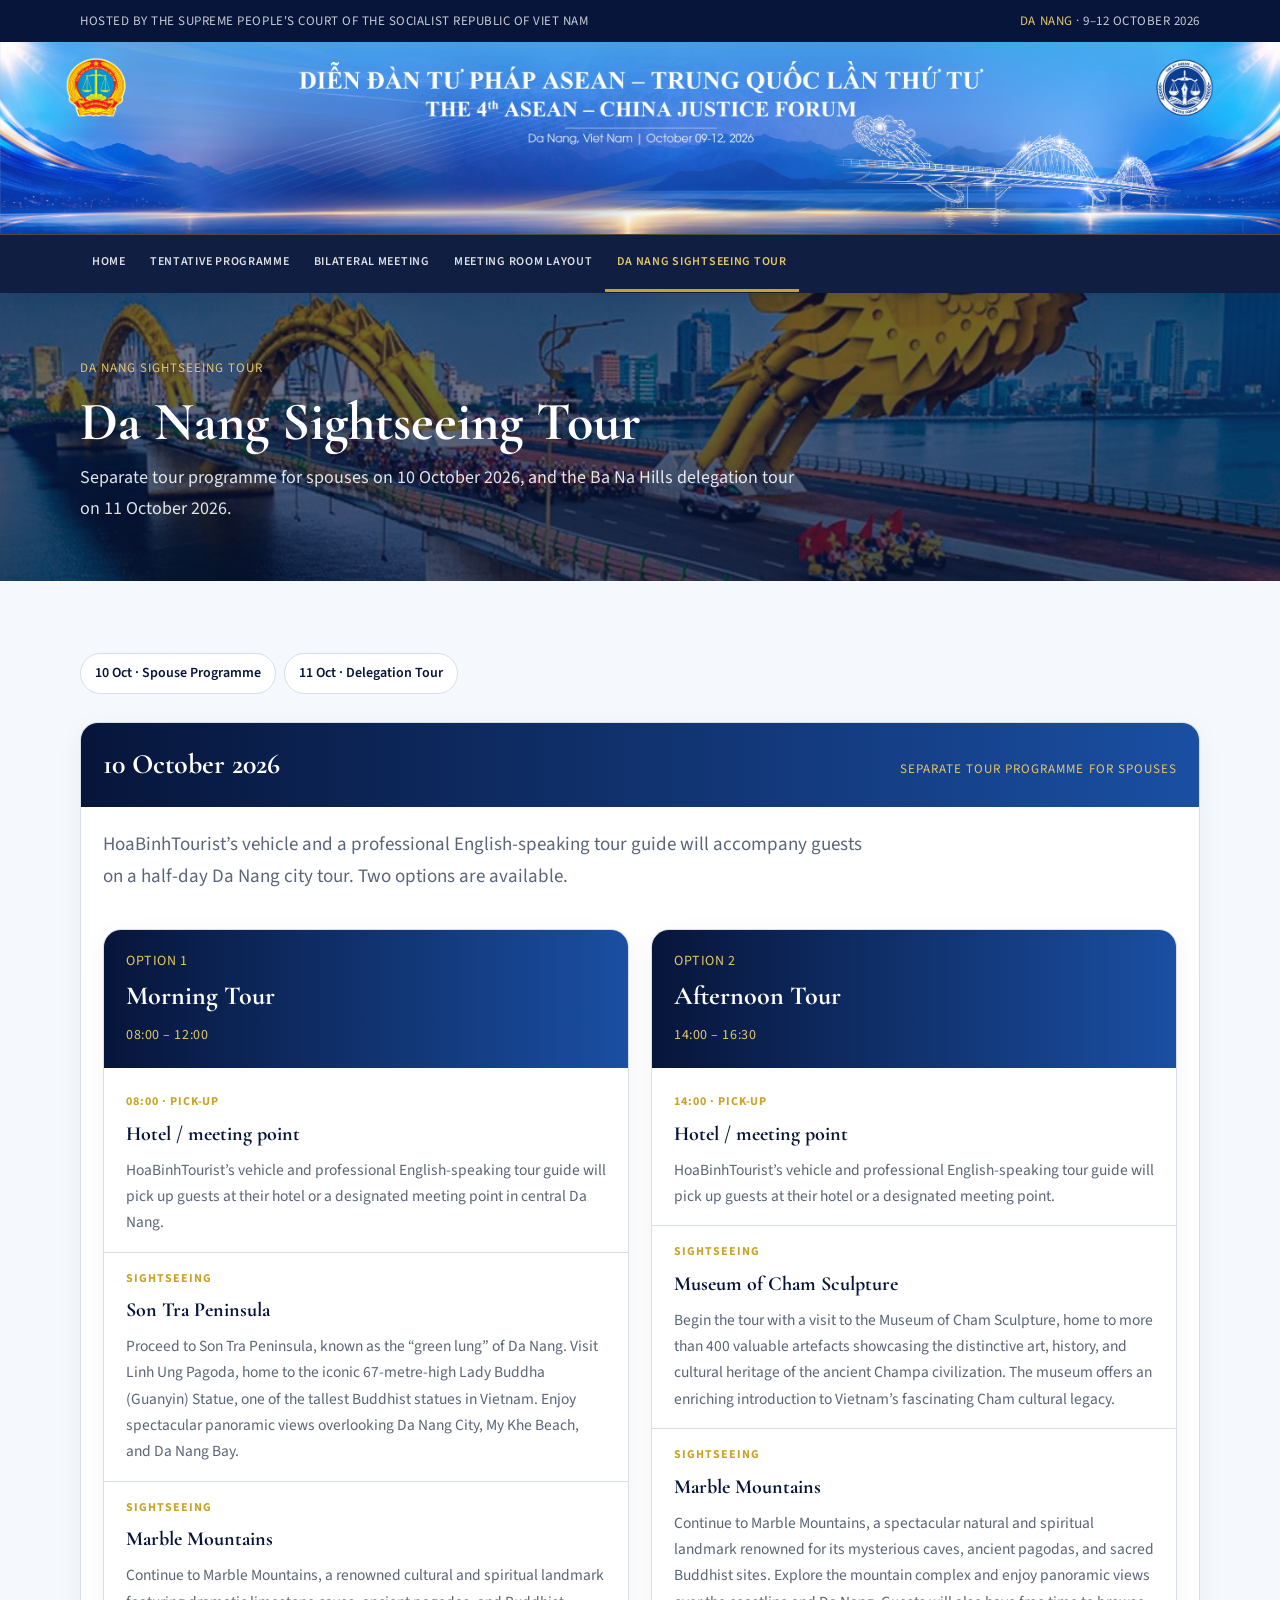
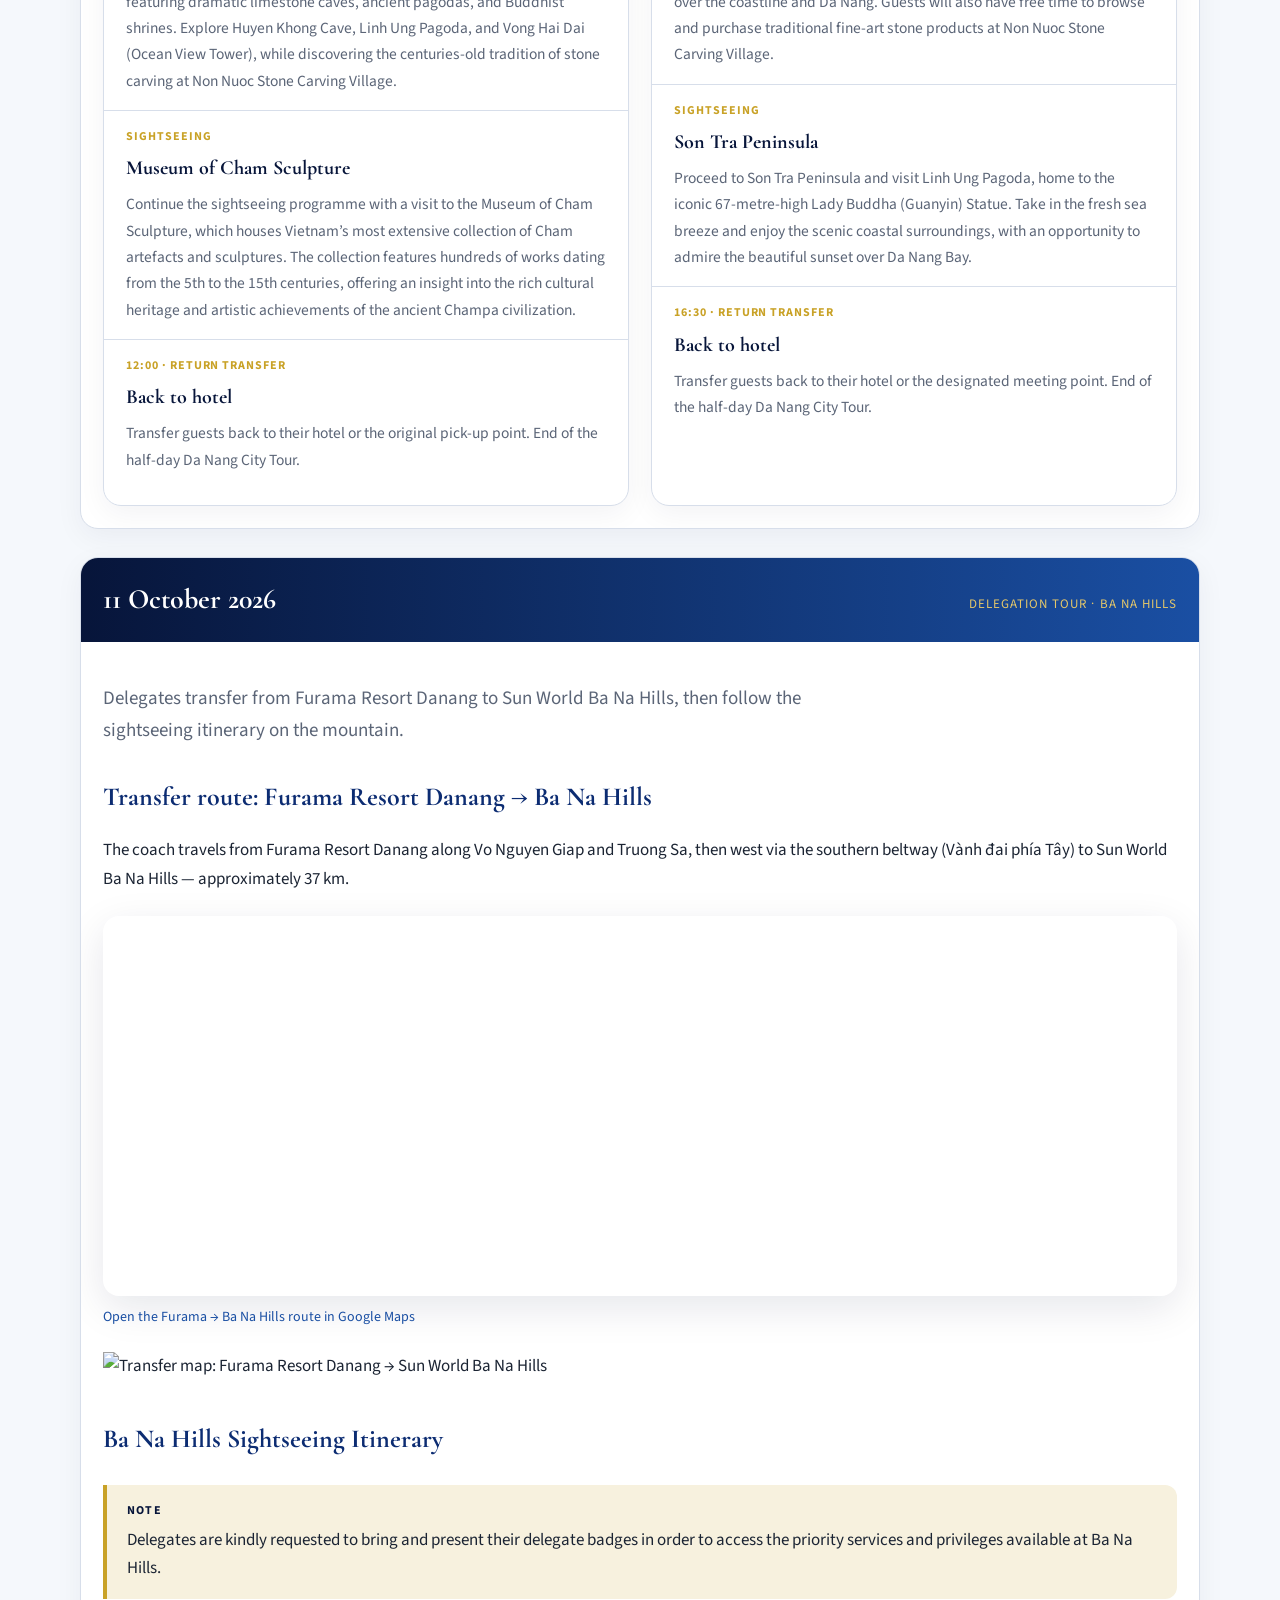
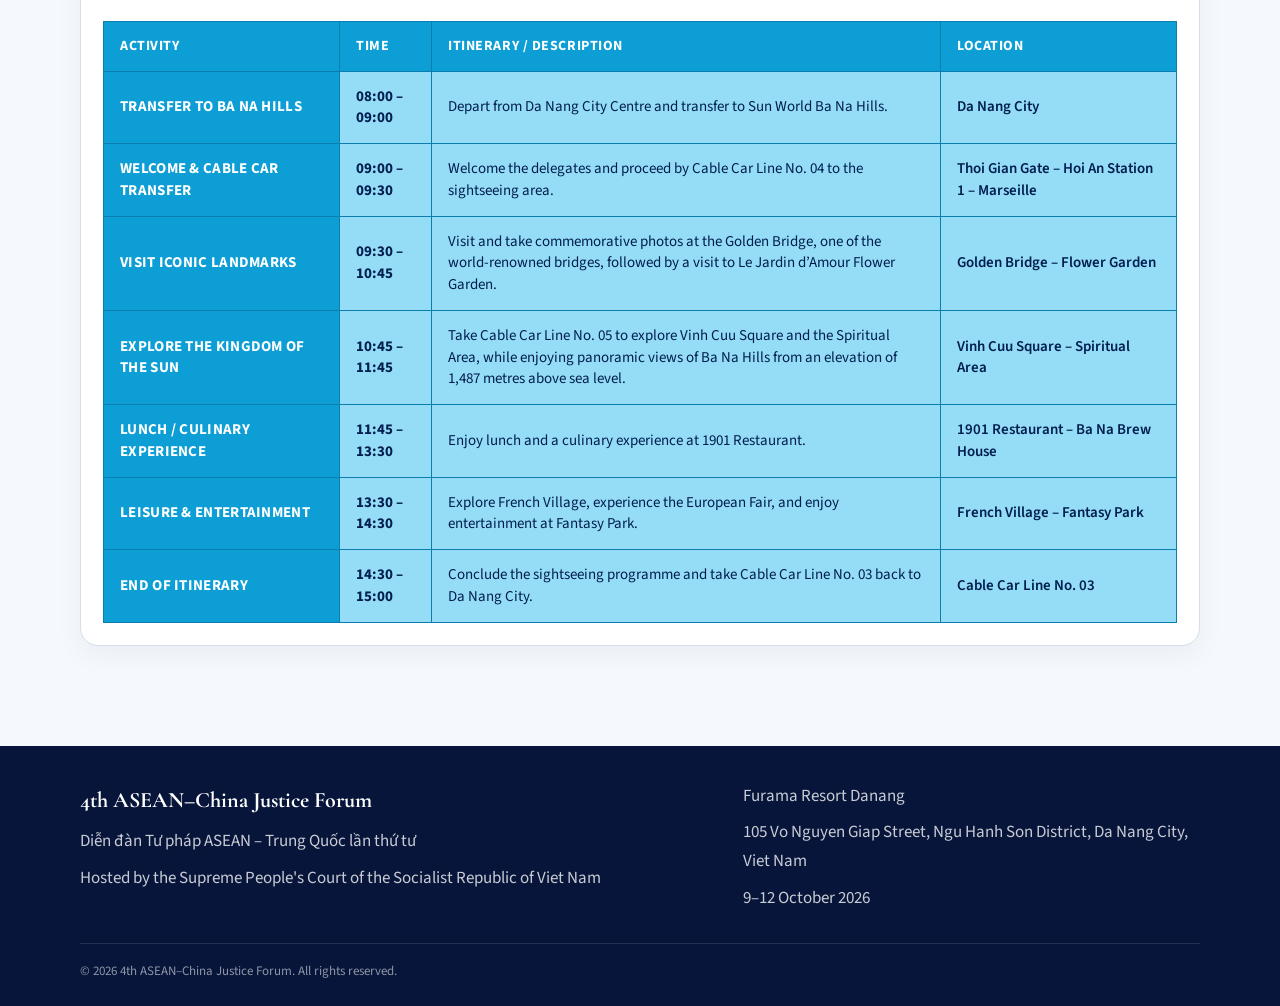
==== sightseeing.html @ b916c9f0 "first git" ====
<!DOCTYPE html>
<html lang="en">

<head>
    <meta charset="UTF-8">
    <meta name="viewport" content="width=device-width, initial-scale=1.0">
    <title>Da Nang Sightseeing Tour | 4th ASEAN–China Justice Forum</title>
    <meta name="description"
        content="Spouse programme on 10 October 2026 and Ba Na Hills delegation tour on 11 October 2026 for the 4th ASEAN–China Justice Forum in Da Nang.">
    <link rel="icon" href="assets/images/favicon.png">
    <link rel="apple-touch-icon" href="assets/images/apple-touch-icon.png">
    <link rel="preconnect" href="https://fonts.googleapis.com">
    <link rel="preconnect" href="https://fonts.gstatic.com" crossorigin>
    <link
        href="https://fonts.googleapis.com/css2?family=Cormorant+Garamond:wght@600;700&family=Source+Sans+3:wght@400;500;600;700&display=swap"
        rel="stylesheet">
    <link rel="stylesheet" href="assets/css/style.css?v=20260918c">
</head>

<body>
    <a class="skip-link" href="#content">Skip to content</a>
    <header class="site-header">
        <div class="wrap topbar">
            <div class="host">Hosted by the Supreme People's Court of the Socialist Republic of Viet Nam</div>
            <div class="when"><span>Da Nang</span> · 9–12 October 2026</div>
        </div>
        <a class="banner" href="index.html">
            <img src="assets/images/banner2.jpg"
                alt="The 4th ASEAN–China Justice Forum — Da Nang, Viet Nam, 9–12 October 2026">
        </a>
    </header>
    <div class="nav-wrap">
        <div class="wrap nav-inner">
            <a class="brand" href="index.html">Justice Forum 2026</a>
            <button class="menu-btn" type="button" aria-expanded="false" aria-controls="site-nav">Menu</button>
            <nav id="site-nav" class="nav" aria-label="Main">
                <div class="drop">
                    <a href="index.html">Home</a>
                    <div class="drop-menu">
                        <a href="index.html#introduction">Introduction</a>
                        <a href="index.html#venue">Venue</a>
                    </div>
                </div>
                <a href="programme.html">Tentative Programme</a>
                <a href="bilateral-meeting.html">Bilateral Meeting</a>
                <a href="layout.html">Meeting Room Layout</a>
                <a class="is-active" href="sightseeing.html">Da Nang Sightseeing Tour</a>
            </nav>
        </div>
    </div>

    <section class="page-hero">
        <div class="wrap">
            <div class="crumbs">Da Nang Sightseeing Tour</div>
            <h1>Da Nang Sightseeing Tour</h1>
            <p>Separate tour programme for spouses on 10 October 2026, and the Ba Na Hills delegation tour on 11 October
                2026.</p>
        </div>
    </section>

    <main id="content" class="section alt">
        <div class="wrap">
            <nav class="day-nav" aria-label="Tour programmes">
                <a href="#spouses">10 Oct · Spouse Programme</a>
                <a href="#delegation">11 Oct · Delegation Tour</a>
            </nav>

            <article class="day-block" id="spouses">
                <div class="day-head">
                    <h3>10 October 2026</h3>
                    <span>Separate Tour Programme for Spouses</span>
                </div>
                <div style="padding: 22px 22px 8px">
                    <p class="lead" style="margin:0">HoaBinhTourist’s vehicle and a professional English-speaking tour
                        guide will accompany guests on a half-day Da Nang city tour. Two options are available.</p>
                </div>

                <div class="option-grid" style="padding: 0 22px 22px">
                    <section class="option-card">
                        <header>
                            <p>Option 1</p>
                            <h3>Morning Tour</h3>
                            <p>08:00 – 12:00</p>
                        </header>
                        <ol class="stop-list">
                            <li>
                                <time>08:00 · Pick-up</time>
                                <h4>Hotel / meeting point</h4>
                                <p>HoaBinhTourist’s vehicle and professional English-speaking tour guide will pick up
                                    guests at their hotel or a designated meeting point in central Da Nang.</p>
                            </li>
                            <li>
                                <time>Sightseeing</time>
                                <h4>Son Tra Peninsula</h4>
                                <p>Proceed to Son Tra Peninsula, known as the “green lung” of Da Nang. Visit Linh Ung
                                    Pagoda, home to the iconic 67-metre-high Lady Buddha (Guanyin) Statue, one of the
                                    tallest Buddhist statues in Vietnam. Enjoy spectacular panoramic views overlooking
                                    Da Nang City, My Khe Beach, and Da Nang Bay.</p>
                            </li>
                            <li>
                                <time>Sightseeing</time>
                                <h4>Marble Mountains</h4>
                                <p>Continue to Marble Mountains, a renowned cultural and spiritual landmark featuring
                                    dramatic limestone caves, ancient pagodas, and Buddhist shrines. Explore Huyen Khong
                                    Cave, Linh Ung Pagoda, and Vong Hai Dai (Ocean View Tower), while discovering the
                                    centuries-old tradition of stone carving at Non Nuoc Stone Carving Village.</p>
                            </li>
                            <li>
                                <time>Sightseeing</time>
                                <h4>Museum of Cham Sculpture</h4>
                                <p>Continue the sightseeing programme with a visit to the Museum of Cham Sculpture,
                                    which houses Vietnam’s most extensive collection of Cham artefacts and sculptures.
                                    The collection features hundreds of works dating from the 5th to the 15th centuries,
                                    offering an insight into the rich cultural heritage and artistic achievements of the
                                    ancient Champa civilization.</p>
                            </li>
                            <li>
                                <time>12:00 · Return transfer</time>
                                <h4>Back to hotel</h4>
                                <p>Transfer guests back to their hotel or the original pick-up point. End of the
                                    half-day Da Nang City Tour.</p>
                            </li>
                        </ol>
                    </section>

                    <section class="option-card">
                        <header>
                            <p>Option 2</p>
                            <h3>Afternoon Tour</h3>
                            <p>14:00 – 16:30</p>
                        </header>
                        <ol class="stop-list">
                            <li>
                                <time>14:00 · Pick-up</time>
                                <h4>Hotel / meeting point</h4>
                                <p>HoaBinhTourist’s vehicle and professional English-speaking tour guide will pick up
                                    guests at their hotel or a designated meeting point.</p>
                            </li>
                            <li>
                                <time>Sightseeing</time>
                                <h4>Museum of Cham Sculpture</h4>
                                <p>Begin the tour with a visit to the Museum of Cham Sculpture, home to more than 400
                                    valuable artefacts showcasing the distinctive art, history, and cultural heritage of
                                    the ancient Champa civilization. The museum offers an enriching introduction to
                                    Vietnam’s fascinating Cham cultural legacy.</p>
                            </li>
                            <li>
                                <time>Sightseeing</time>
                                <h4>Marble Mountains</h4>
                                <p>Continue to Marble Mountains, a spectacular natural and spiritual landmark renowned
                                    for its mysterious caves, ancient pagodas, and sacred Buddhist sites. Explore the
                                    mountain complex and enjoy panoramic views over the coastline and Da Nang. Guests
                                    will also have free time to browse and purchase traditional fine-art stone products
                                    at Non Nuoc Stone Carving Village.</p>
                            </li>
                            <li>
                                <time>Sightseeing</time>
                                <h4>Son Tra Peninsula</h4>
                                <p>Proceed to Son Tra Peninsula and visit Linh Ung Pagoda, home to the iconic
                                    67-metre-high Lady Buddha (Guanyin) Statue. Take in the fresh sea breeze and enjoy
                                    the scenic coastal surroundings, with an opportunity to admire the beautiful sunset
                                    over Da Nang Bay.</p>
                            </li>
                            <li>
                                <time>16:30 · Return transfer</time>
                                <h4>Back to hotel</h4>
                                <p>Transfer guests back to their hotel or the designated meeting point. End of the
                                    half-day Da Nang City Tour.</p>
                            </li>
                        </ol>
                    </section>
                </div>
            </article>

            <article class="day-block" id="delegation">
                <div class="day-head">
                    <h3>11 October 2026</h3>
                    <span>Delegation Tour · Ba Na Hills</span>
                </div>
                <div style="padding: 22px">
                    <p class="lead">Delegates transfer from Furama Resort Danang to Sun World Ba Na Hills, then follow
                        the sightseeing itinerary on the mountain.</p>

                    <h3 style="margin-top:28px">Transfer route: Furama Resort Danang → Ba Na Hills</h3>
                    <p>The coach travels from Furama Resort Danang along Vo Nguyen Giap and Truong Sa, then west via the
                        southern beltway (Vành đai phía Tây) to Sun World Ba Na Hills — approximately 37 km.</p>

                    <div class="map-block">
                        <iframe title="Map from Furama Resort Danang to Sun World Ba Na Hills"
                            src="https://maps.google.com/maps?saddr=Furama+Resort+Danang,+105+Vo+Nguyen+Giap,+Da+Nang&amp;daddr=Truong+Sa,+Ngu+Hanh+Son,+Da+Nang+to:Hoa+Tho+Tay,+Cam+Le,+Da+Nang+to:Sun+World+Ba+Na+Hills&amp;hl=en&amp;z=11&amp;output=embed"
                            loading="lazy"></iframe>
                    </div>
                    <p class="map-actions"><a
                            href="https://www.google.com/maps/dir/Furama+Resort+Danang/Truong+Sa,+Ngu+Hanh+Son,+Da+Nang/Hoa+Tho+Tay,+Cam+Le,+Da+Nang/Sun+World+Ba+Na+Hills"
                            target="_blank" rel="noopener noreferrer">Open the Furama → Ba Na Hills route in Google
                            Maps</a></p>

                    <figure class="image-slot">
                        <img src="https://cdn.websitehoinghi.com/01%20-%20115%20ĐE__%20XUA__T%20PHU_O_NG%20A_N%20TO__%20CHU__C%20TIE__P%20ĐO_N%20VA_%20TRIE__N%20KHAI%20CHO%20DIE__N%20ĐA_N%20CHI_NH%20-%20Repaired%20(1).png"
                            alt="Transfer map: Furama Resort Danang → Sun World Ba Na Hills">
                    </figure>

                    <h3 style="margin-top:36px">Ba Na Hills Sightseeing Itinerary</h3>

                    <div class="note-box">
                        <strong>Note</strong>
                        <p>Delegates are kindly requested to bring and present their delegate badges in order to access
                            the priority services and privileges available at Ba Na Hills.</p>
                    </div>
                </div>

                <div class="itin-wrap">
                    <table class="itin">
                        <thead>
                            <tr>
                                <th>Activity</th>
                                <th>Time</th>
                                <th>Itinerary / Description</th>
                                <th>Location</th>
                            </tr>
                        </thead>
                        <tbody>
                            <tr>
                                <td>Transfer to Ba Na Hills</td>
                                <td>08:00 –<br>09:00</td>
                                <td>Depart from Da Nang City Centre and transfer to Sun World Ba Na Hills.</td>
                                <td>Da Nang City</td>
                            </tr>
                            <tr>
                                <td>Welcome &amp; cable car transfer</td>
                                <td>09:00 –<br>09:30</td>
                                <td>Welcome the delegates and proceed by Cable Car Line No. 04 to the sightseeing area.
                                </td>
                                <td>Thoi Gian Gate – Hoi An Station 1 – Marseille</td>
                            </tr>
                            <tr>
                                <td>Visit iconic landmarks</td>
                                <td>09:30 –<br>10:45</td>
                                <td>Visit and take commemorative photos at the Golden Bridge, one of the world-renowned
                                    bridges, followed by a visit to Le Jardin d’Amour Flower Garden.</td>
                                <td>Golden Bridge – Flower Garden</td>
                            </tr>
                            <tr>
                                <td>Explore the Kingdom of the Sun</td>
                                <td>10:45 –<br>11:45</td>
                                <td>Take Cable Car Line No. 05 to explore Vinh Cuu Square and the Spiritual Area, while
                                    enjoying panoramic views of Ba Na Hills from an elevation of 1,487 metres above sea
                                    level.</td>
                                <td>Vinh Cuu Square – Spiritual Area</td>
                            </tr>
                            <tr>
                                <td>Lunch / culinary experience</td>
                                <td>11:45 –<br>13:30</td>
                                <td>Enjoy lunch and a culinary experience at 1901 Restaurant.</td>
                                <td>1901 Restaurant – Ba Na Brew House</td>
                            </tr>
                            <tr>
                                <td>Leisure &amp; entertainment</td>
                                <td>13:30 –<br>14:30</td>
                                <td>Explore French Village, experience the European Fair, and enjoy entertainment at
                                    Fantasy Park.</td>
                                <td>French Village – Fantasy Park</td>
                            </tr>
                            <tr>
                                <td>End of itinerary</td>
                                <td>14:30 –<br>15:00</td>
                                <td>Conclude the sightseeing programme and take Cable Car Line No. 03 back to Da Nang
                                    City.</td>
                                <td>Cable Car Line No. 03</td>
                            </tr>
                        </tbody>
                    </table>
                </div>
            </article>
        </div>
    </main>

    <footer class="site-footer">
        <div class="wrap">
            <div>
                <h4>4th ASEAN–China Justice Forum</h4>
                <p>Diễn đàn Tư pháp ASEAN – Trung Quốc lần thứ tư</p>
                <p>Hosted by the Supreme People's Court of the Socialist Republic of Viet Nam</p>
            </div>
            <div>
                <p>Furama Resort Danang</p>
                <p>105 Vo Nguyen Giap Street, Ngu Hanh Son District, Da Nang City, Viet Nam</p>
                <p>9–12 October 2026</p>
            </div>
        </div>
        <div class="wrap copyright">© 2026 4th ASEAN–China Justice Forum. All rights reserved.</div>
    </footer>
    <script src="assets/js/main.js?v=20260918"></script>
</body>

</html>
---- assets/css/style.css ----
:root {
    --navy: #07153a;
    --navy-2: #0c2c72;
    --blue: #1a4fa3;
    --blue-soft: #e8f0fb;
    --gold: #c9a227;
    --gold-2: #e4c76a;
    --ink: #1b2433;
    --muted: #5b6577;
    --line: #d7deea;
    --paper: #f5f8fc;
    --white: #ffffff;
    --shadow: 0 12px 40px rgba(7, 21, 58, 0.1);
    --radius: 16px;
    --header-h: 72px;
    --font: "Source Sans 3", "Segoe UI", sans-serif;
    --serif: "Cormorant Garamond", "Times New Roman", serif;
}

*,
*::before,
*::after {
    box-sizing: border-box;
}

html {
    scroll-behavior: smooth;
}

body {
    margin: 0;
    color: var(--ink);
    font-family: var(--font);
    font-size: 17px;
    line-height: 1.7;
    background: var(--white);
}

img {
    max-width: 100%;
    height: auto;
    display: block;
}

a {
    color: var(--blue);
    text-decoration: none;
}

a:hover {
    color: var(--navy-2);
}

.skip-link {
    position: absolute;
    left: -999px;
    top: 8px;
    background: var(--gold);
    color: var(--navy);
    padding: 8px 14px;
    z-index: 1000;
}

.skip-link:focus {
    left: 8px;
}

.wrap {
    width: min(1120px, calc(100% - 40px));
    margin: 0 auto;
}

/* Header */
.site-header {
    background: var(--navy);
    color: var(--white);
}

.topbar {
    display: flex;
    justify-content: space-between;
    align-items: center;
    gap: 12px 24px;
    padding: 10px 0;
    font-size: 13px;
    letter-spacing: 0.04em;
    text-transform: uppercase;
    color: rgba(255, 255, 255, 0.78);
    flex-wrap: wrap;
}

.topbar .host {
    min-width: 0;
}

.topbar .when {
    white-space: nowrap;
    flex-shrink: 0;
}

.topbar span {
    color: var(--gold-2);
}

.banner {
    display: block;
    width: 100%;
    background: #0a2a6e;
}

.banner img {
    width: 100%;
    height: auto;
    object-fit: cover;
}

.nav-wrap {
    position: sticky;
    top: 0;
    z-index: 50;
    background: rgba(7, 21, 58, 0.96);
    backdrop-filter: blur(12px);
    border-top: 1px solid rgba(201, 162, 39, 0.35);
    box-shadow: 0 8px 24px rgba(7, 21, 58, 0.18);
}

.nav-inner {
    display: flex;
    align-items: center;
    justify-content: space-between;
    min-height: 58px;
}

.brand {
    display: none;
    color: var(--white);
    font-family: var(--serif);
    font-size: 18px;
    font-weight: 700;
    letter-spacing: 0.02em;
}

.nav {
    display: flex;
    align-items: stretch;
    flex-wrap: wrap;
    gap: 0;
    width: 100%;
}

.nav a,
.nav .drop>span {
    display: flex;
    align-items: center;
    color: rgba(255, 255, 255, 0.86);
    font-size: 12px;
    font-weight: 600;
    letter-spacing: 0.06em;
    text-transform: uppercase;
    padding: 16px 12px;
    border-bottom: 3px solid transparent;
    cursor: pointer;
    white-space: nowrap;
}

.nav>a:hover,
.nav .drop:hover>a,
.nav .drop:hover>span,
.nav>a.is-active,
.nav .drop>a.is-active {
    color: var(--gold-2);
    border-bottom-color: var(--gold);
}

.drop {
    position: relative;
}

.drop-menu {
    display: none;
    position: absolute;
    top: 100%;
    left: 0;
    min-width: 220px;
    background: var(--white);
    box-shadow: var(--shadow);
    border-radius: 0 0 10px 10px;
    overflow: hidden;
}

.drop:hover .drop-menu,
.drop:focus-within .drop-menu {
    display: block;
}

.drop-menu a {
    color: var(--navy);
    border-bottom: 1px solid var(--line);
    padding: 12px 16px;
    letter-spacing: 0.06em;
}

.drop-menu a:hover {
    background: var(--blue-soft);
    color: var(--navy-2);
    border-bottom-color: var(--line);
}

.menu-btn {
    display: none;
    background: transparent;
    border: 1px solid rgba(255, 255, 255, 0.25);
    color: var(--white);
    border-radius: 8px;
    padding: 8px 12px;
    font: inherit;
    font-size: 13px;
    letter-spacing: 0.08em;
    text-transform: uppercase;
}

/* Hero strip on inner pages */
.page-hero {
    background:
        linear-gradient(180deg, rgba(7, 21, 58, 0.55), rgba(7, 21, 58, 0.72)),
        url("../images/venue-1.jpg") center/cover no-repeat;
    color: var(--white);
    padding: 64px 0 56px;
}

.page-hero.venue-hero {
    background:
        linear-gradient(180deg, rgba(7, 21, 58, 0.5), rgba(7, 21, 58, 0.7)),
        url("../images/venue-2.jpg") center/cover no-repeat;
}

.page-hero h1 {
    font-family: var(--serif);
    font-size: clamp(34px, 5vw, 54px);
    font-weight: 700;
    margin: 0 0 10px;
    line-height: 1.15;
}

.page-hero p {
    margin: 0;
    max-width: 720px;
    font-size: 18px;
    color: rgba(255, 255, 255, 0.88);
}

.crumbs {
    font-size: 13px;
    letter-spacing: 0.08em;
    text-transform: uppercase;
    color: var(--gold-2);
    margin-bottom: 12px;
}

/* Sections */
.section {
    padding: 72px 0;
    scroll-margin-top: 72px;
}

.section.alt {
    background: var(--paper);
}

.kicker {
    color: var(--gold);
    font-size: 13px;
    font-weight: 700;
    letter-spacing: 0.16em;
    text-transform: uppercase;
    margin: 0 0 10px;
}

h2 {
    font-family: var(--serif);
    font-size: clamp(30px, 4vw, 42px);
    line-height: 1.2;
    margin: 0 0 18px;
    color: var(--navy);
}

h3 {
    font-family: var(--serif);
    font-size: 26px;
    margin: 0 0 10px;
    color: var(--navy-2);
}

.lead {
    font-size: 19px;
    color: var(--muted);
    max-width: 780px;
}

.theme-box {
    margin: 28px 0;
    padding: 22px 26px;
    border-left: 4px solid var(--gold);
    background: linear-gradient(90deg, #f7f1de, var(--white));
}

.theme-box strong {
    display: block;
    font-size: 13px;
    letter-spacing: 0.12em;
    text-transform: uppercase;
    color: var(--gold);
    margin-bottom: 6px;
}

.theme-box p {
    margin: 0;
    font-family: var(--serif);
    font-size: 26px;
    line-height: 1.35;
    color: var(--navy);
}

.facts {
    display: grid;
    grid-template-columns: repeat(3, 1fr);
    gap: 16px;
    margin: 36px 0 8px;
}

.fact {
    background: var(--white);
    border: 1px solid var(--line);
    border-radius: var(--radius);
    padding: 20px 22px;
    box-shadow: 0 8px 24px rgba(7, 21, 58, 0.04);
}

.fact small {
    display: block;
    color: var(--gold);
    font-weight: 700;
    letter-spacing: 0.1em;
    text-transform: uppercase;
    font-size: 12px;
    margin-bottom: 6px;
}

.fact b {
    color: var(--navy);
    font-size: 18px;
}

.sessions {
    display: grid;
    grid-template-columns: 1fr 1fr;
    gap: 20px;
    margin-top: 28px;
}

.session-card {
    background: var(--white);
    border-radius: var(--radius);
    padding: 24px;
    border: 1px solid var(--line);
    box-shadow: var(--shadow);
}

.session-card .num {
    width: 42px;
    height: 42px;
    border-radius: 50%;
    background: var(--navy);
    color: var(--gold-2);
    display: grid;
    place-items: center;
    font-weight: 700;
    margin-bottom: 14px;
}

.prose p {
    margin: 0 0 16px;
}

.prose p:last-child {
    margin-bottom: 0;
}

/* Photos */
.photo-grid {
    display: grid;
    grid-template-columns: 1.1fr 0.9fr;
    gap: 18px;
    margin-top: 28px;
}

.photo {
    position: relative;
    overflow: hidden;
    border-radius: var(--radius);
    min-height: 280px;
    background: #123;
}

.photo img {
    width: 100%;
    height: 100%;
    object-fit: cover;
    min-height: 320px;
}

.photo figcaption {
    position: absolute;
    left: 0;
    right: 0;
    bottom: 0;
    padding: 28px 18px 16px;
    background: linear-gradient(transparent, rgba(7, 21, 58, 0.82));
    color: var(--white);
    font-size: 14px;
}

.venue-meta {
    display: grid;
    grid-template-columns: 1fr 1fr;
    gap: 28px;
    align-items: start;
}

.map-frame {
    border: 0;
    width: 100%;
    height: 320px;
    border-radius: var(--radius);
    box-shadow: var(--shadow);
}

/* Programme */
.day-nav {
    display: flex;
    flex-wrap: wrap;
    gap: 8px;
    margin: 0 0 28px;
}

.day-nav a {
    background: var(--white);
    border: 1px solid var(--line);
    color: var(--navy);
    border-radius: 999px;
    padding: 8px 14px;
    font-size: 14px;
    font-weight: 600;
}

.day-nav a:hover,
.day-nav a.is-on {
    background: var(--navy);
    color: var(--white);
    border-color: var(--navy);
}

.day-block {
    background: var(--white);
    border: 1px solid var(--line);
    border-radius: 18px;
    overflow-x: auto;
    margin-bottom: 28px;
    box-shadow: 0 8px 28px rgba(7, 21, 58, 0.05);
    scroll-margin-top: 80px;
}

.day-head {
    background: linear-gradient(90deg, var(--navy), var(--blue));
    color: var(--white);
    padding: 18px 22px;
    display: flex;
    justify-content: space-between;
    gap: 12px;
    align-items: baseline;
}

.day-head h3 {
    color: var(--white);
    margin: 0;
    font-size: 28px;
}

.day-head span {
    color: var(--gold-2);
    font-size: 13px;
    letter-spacing: 0.08em;
    text-transform: uppercase;
}

.forum-banner {
    background: #f7f1de;
    padding: 16px 22px;
    border-bottom: 1px solid #ead9a4;
}

.forum-banner .vn {
    margin: 0;
    font-weight: 700;
    color: var(--navy);
}

.forum-banner .en {
    margin: 4px 0 0;
    color: var(--muted);
    font-size: 15px;
}

.prog {
    width: 100%;
    border-collapse: collapse;
}

.prog th,
.prog td {
    text-align: left;
    vertical-align: top;
    padding: 12px 16px;
    border-bottom: 1px solid var(--line);
}

.prog th {
    background: var(--paper);
    font-size: 12px;
    letter-spacing: 0.1em;
    text-transform: uppercase;
    color: var(--muted);
}

.prog td:first-child {
    width: 150px;
    white-space: nowrap;
    font-weight: 700;
    color: var(--navy-2);
}

.prog td:last-child {
    color: var(--muted);
    width: auto;
    text-wrap: wrap;
}


.prog .session-row td,
.prog .session-row td:first-child,
.prog .session-row td:last-child {
    background: var(--navy);
    color: #fff;
    font-weight: 600;
    letter-spacing: 0.02em;
    padding: 14px 16px;
}

.prog .session-row small {
    display: block;
    font-weight: 500;
    color: #fff;
    margin-top: 4px;
}

.ceremony td {
    background: #eef4fd;
    color: var(--navy);
    font-weight: 700;
    letter-spacing: 0.06em;
    text-transform: uppercase;
    font-size: 13px;
}

.note {
    margin: 0;
    padding: 14px 22px 18px;
    color: var(--muted);
    font-size: 15px;
}

.empty-state {
    text-align: center;
    background: var(--white);
    border: 1px dashed var(--line);
    border-radius: 18px;
    padding: 56px 24px;
}

.empty-state h3 {
    margin-bottom: 8px;
}

.tour-list {
    display: grid;
    gap: 14px;
    margin: 24px 0 0;
    padding: 0;
    list-style: none;
}

.tour-list li {
    display: grid;
    grid-template-columns: 160px 1fr;
    gap: 16px;
    background: var(--white);
    border: 1px solid var(--line);
    border-radius: 12px;
    padding: 16px 18px;
}

.tour-list time {
    font-weight: 700;
    color: var(--navy-2);
}

.option-grid {
    display: grid;
    grid-template-columns: 1fr 1fr;
    gap: 22px;
    margin-top: 28px;
}

.option-card {
    background: var(--white);
    border: 1px solid var(--line);
    border-radius: 18px;
    overflow: hidden;
    box-shadow: 0 8px 28px rgba(7, 21, 58, 0.05);
}

.option-card header {
    background: linear-gradient(90deg, var(--navy), var(--blue));
    color: var(--white);
    padding: 20px 22px;
}

.option-card header h3 {
    margin: 0 0 6px;
    color: var(--white);
    font-size: 26px;
}

.option-card header p {
    margin: 0;
    color: var(--gold-2);
    font-size: 14px;
    letter-spacing: 0.04em;
    text-transform: uppercase;
}

.stop-list {
    list-style: none;
    margin: 0;
    padding: 8px 0 16px;
}

.stop-list li {
    padding: 16px 22px;
    border-bottom: 1px solid var(--line);
}

.stop-list li:last-child {
    border-bottom: 0;
}

.stop-list time {
    display: block;
    font-size: 12px;
    font-weight: 700;
    letter-spacing: 0.08em;
    text-transform: uppercase;
    color: var(--gold);
    margin-bottom: 4px;
}

.stop-list h4 {
    margin: 0 0 6px;
    font-family: var(--serif);
    font-size: 20px;
    color: var(--navy);
}

.stop-list p {
    margin: 0;
    color: var(--muted);
    font-size: 15.5px;
}

.note-box {
    margin: 24px 0 0;
    padding: 16px 20px;
    border-left: 4px solid var(--gold);
    background: #f7f1de;
    border-radius: 0 12px 12px 0;
}

.note-box strong {
    display: block;
    color: var(--navy);
    font-size: 12px;
    letter-spacing: 0.1em;
    text-transform: uppercase;
    margin-bottom: 4px;
}

.note-box p {
    margin: 0;
    color: var(--ink);
}

.image-slot {
    margin: 22px 0 0;
}

.image-slot__box {
    min-height: 240px;
    border: 2px dashed var(--line);
    border-radius: var(--radius);
    background: repeating-linear-gradient(-45deg, #f8fafc, #f8fafc 12px, #eef3f9 12px, #eef3f9 24px);
    display: flex;
    flex-direction: column;
    align-items: center;
    justify-content: center;
    text-align: center;
    color: var(--muted);
    padding: 28px 16px;
}

.image-slot__box span {
    font-weight: 700;
    color: var(--navy-2);
}

.image-slot__box small {
    display: block;
    margin-top: 6px;
    font-size: 13px;
}

.image-slot figcaption {
    margin-top: 10px;
    font-size: 14px;
    color: var(--muted);
}

.map-block {
    display: grid;
    grid-template-columns: 1fr;
    gap: 16px;
    margin-top: 22px;
}

.map-block iframe {
    width: 100%;
    height: 380px;
    border: 0;
    border-radius: var(--radius);
    box-shadow: var(--shadow);
}

.map-actions {
    margin-top: 10px;
    font-size: 14px;
}

.itin-wrap {
    padding: 0 22px 22px;
    overflow-x: auto;
}

.itin {
    --itin: #0d9ed5;
    --itin-cell: #95ddf6;
    --itin-text: #001e4f;
    --itin-line: #0b7eb0;
    width: 100%;
    min-width: 720px;
    border-collapse: collapse;
    background: var(--itin-cell);
    border: 1px solid var(--itin-line);
}

.itin th,
.itin td {
    text-align: left;
    vertical-align: middle;
    padding: 14px 16px;
    border: 1px solid var(--itin-line);
    font-size: 15px;
    line-height: 1.45;
    color: var(--itin-text);
    background: var(--itin-cell);
}

.itin th {
    background: var(--itin);
    color: #fff;
    font-size: 14px;
    font-weight: 700;
    letter-spacing: 0.04em;
    text-transform: uppercase;
}

.itin th:nth-child(1),
.itin td:nth-child(1) {
    width: 22%;
}

.itin td:nth-child(1) {
    background: var(--itin);
    color: #fff;
    font-weight: 700;
    text-transform: uppercase;
    letter-spacing: 0.02em;
}

.itin td:nth-child(2) {
    width: 92px;
    font-weight: 700;
    white-space: normal;
}

.itin td:nth-child(3) {
    vertical-align: middle;
}

.itin td:nth-child(4) {
    width: 22%;
    font-weight: 600;
}

/* Footer */
.site-footer {
    background: var(--navy);
    color: rgba(255, 255, 255, 0.78);
    padding: 36px 0 24px;
}

.site-footer .wrap {
    display: grid;
    grid-template-columns: 1.4fr 1fr;
    gap: 24px;
    align-items: start;
}

.site-footer h4 {
    margin: 0 0 8px;
    color: var(--white);
    font-family: var(--serif);
    font-size: 22px;
}

.site-footer p {
    margin: 0 0 8px;
}

.copyright {
    margin-top: 22px;
    padding-top: 16px;
    border-top: 1px solid rgba(255, 255, 255, 0.12);
    font-size: 13px;
    color: rgba(255, 255, 255, 0.55);
}

@media (max-width: 720px) {
    .topbar {
        flex-direction: column;
        align-items: flex-start;
        gap: 4px;
        letter-spacing: 0.02em;
    }

    .brand {
        display: block;
    }

    .menu-btn {
        display: inline-flex;
    }

    .nav {
        display: none;
        flex-direction: column;
        position: absolute;
        left: 0;
        right: 0;
        top: 58px;
        background: #07153a;
        padding: 8px 0 16px;
    }

    .nav.is-open {
        display: flex;
    }

    .drop-menu {
        position: static;
        display: block;
        background: transparent;
        box-shadow: none;
    }

    .drop-menu a {
        color: rgba(255, 255, 255, 0.8);
        border-bottom: 0;
        padding-left: 28px;
    }

    .facts,
    .sessions,
    .photo-grid,
    .venue-meta,
    .option-grid,
    .site-footer .wrap {
        grid-template-columns: 1fr;
    }

    .itin td:nth-child(2) {
        white-space: normal;
    }

    .tour-list li {
        grid-template-columns: 1fr;
    }

    .prog td:first-child {
        white-space: normal;
        width: auto;
    }

    .section {
        padding: 48px 0;
    }
}

@media print {

    .site-header,
    .nav-wrap,
    .page-hero,
    .site-footer,
    .day-nav,
    .menu-btn {
        display: none !important;
    }

    .day-block {
        break-inside: avoid;
        box-shadow: none;
    }
}
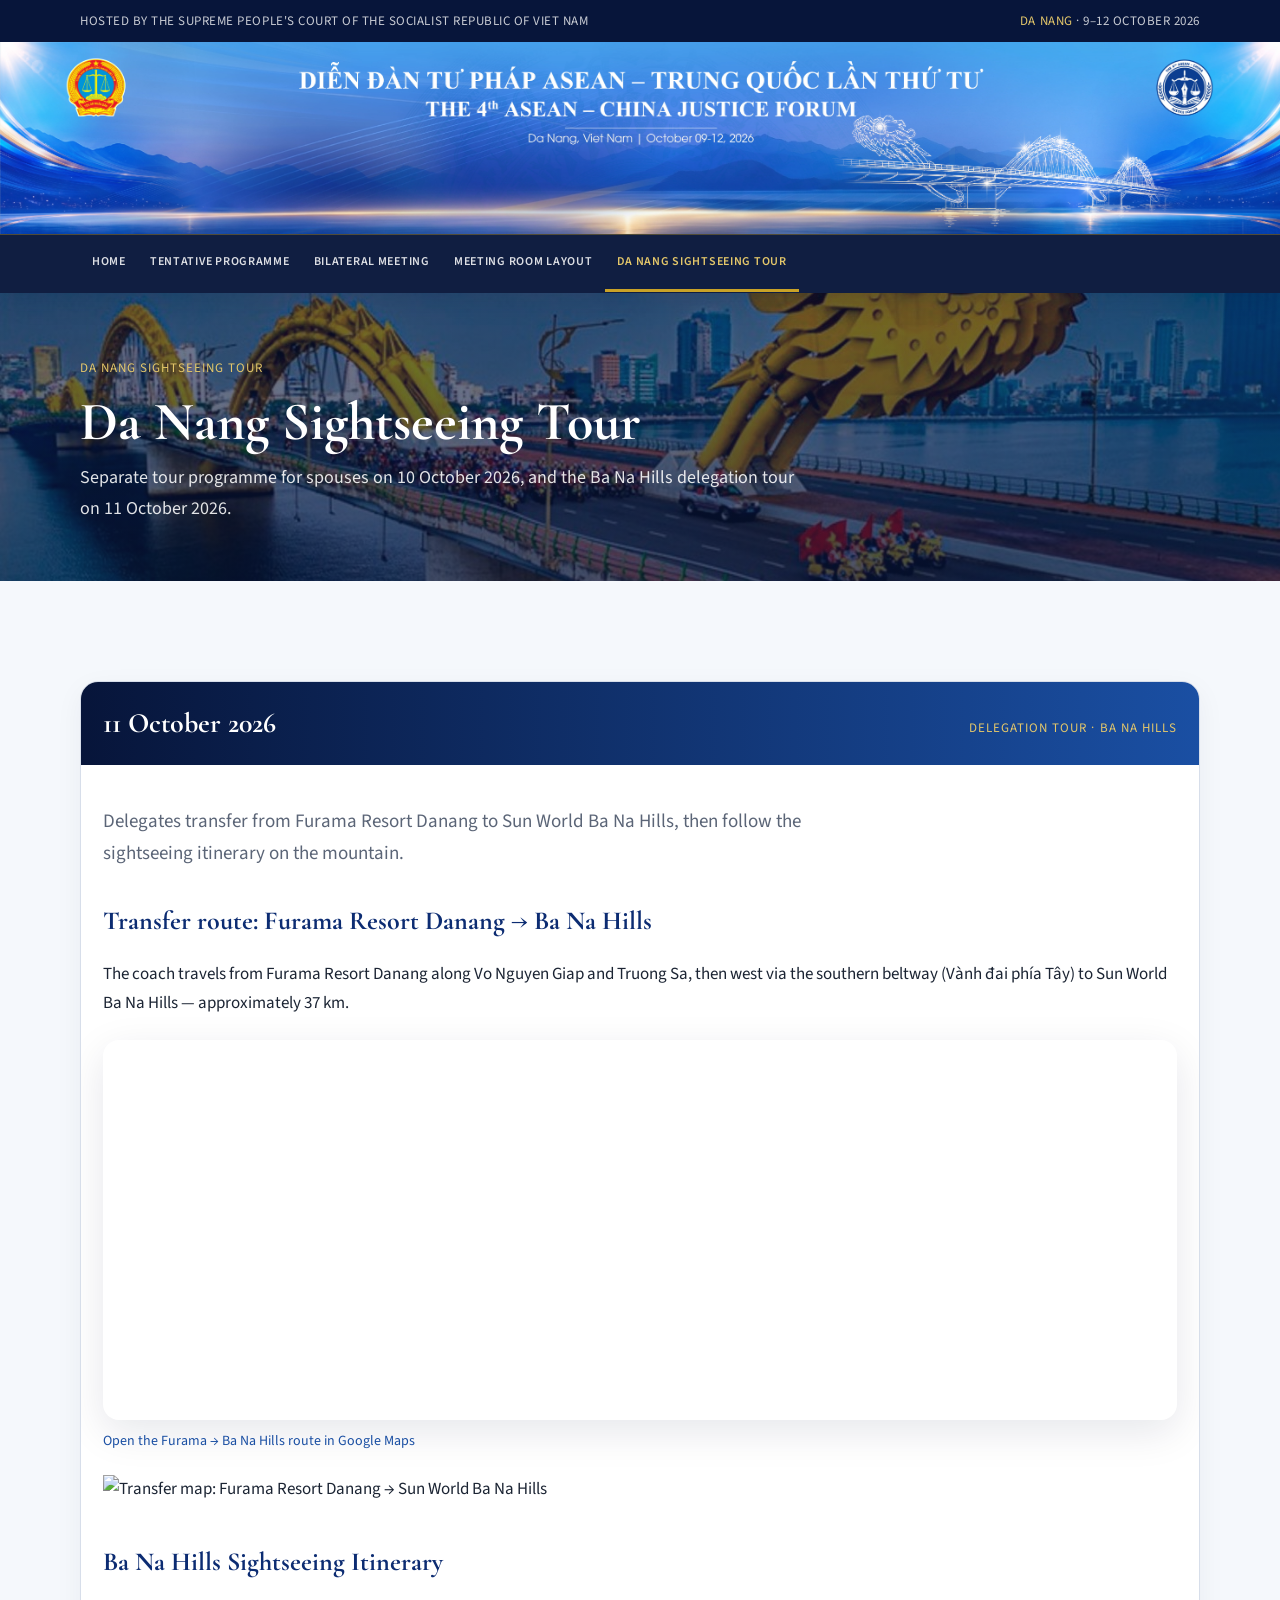
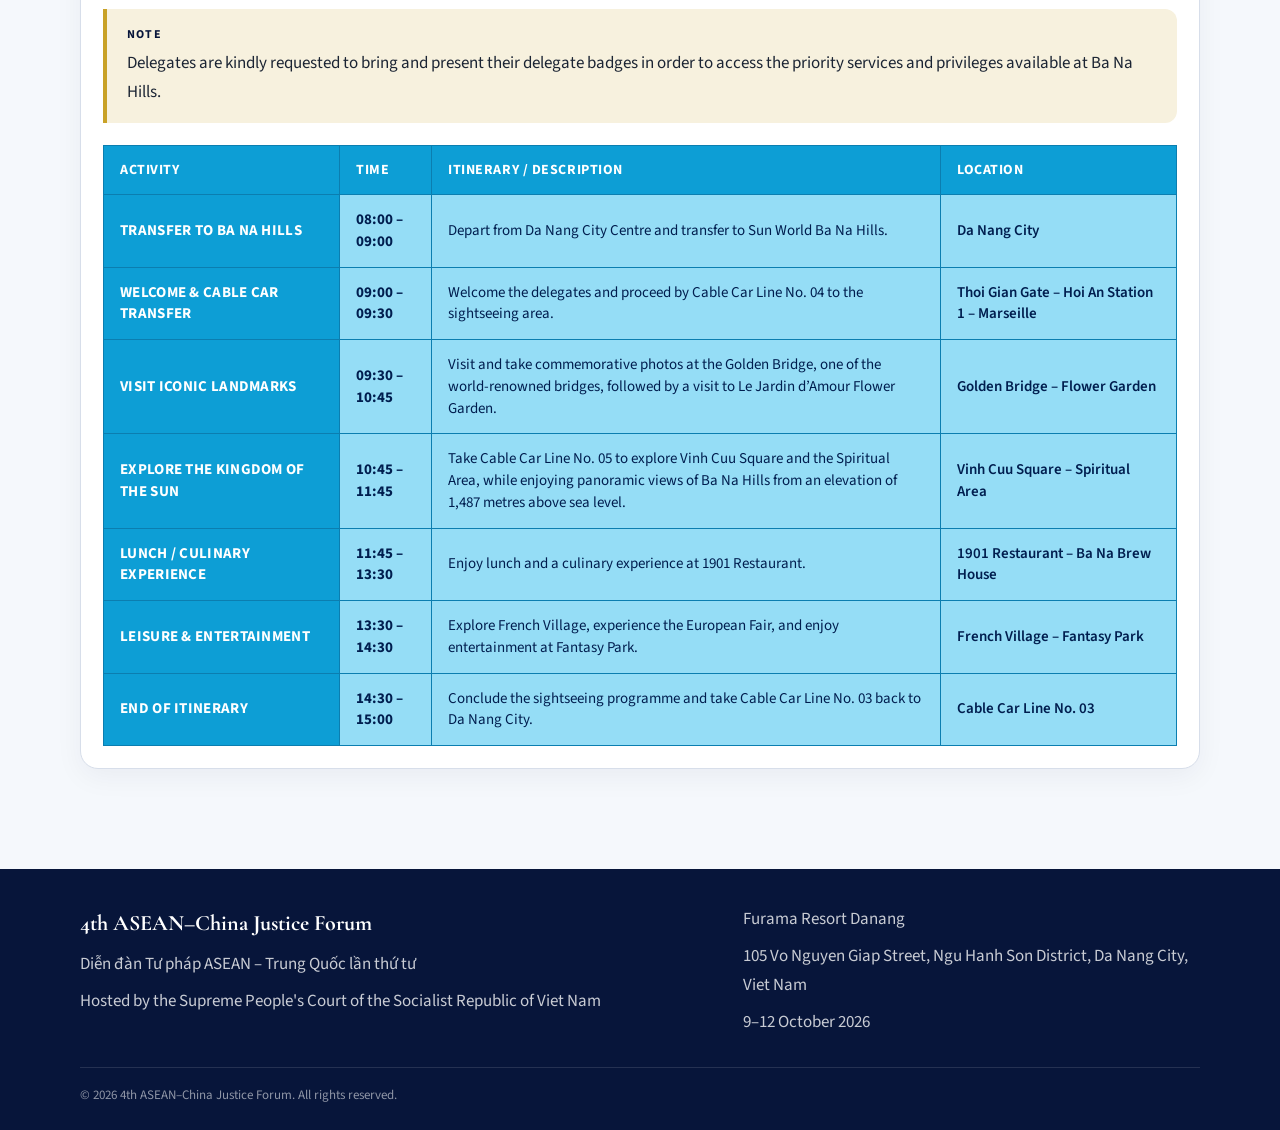
==== commit ef5e06f1: "update signseeding" ====
--- a/sightseeing.html
+++ b/sightseeing.html
@@ -61,11 +61,11 @@
     <main id="content" class="section alt">
         <div class="wrap">
             <nav class="day-nav" aria-label="Tour programmes">
-                <a href="#spouses">10 Oct · Spouse Programme</a>
-                <a href="#delegation">11 Oct · Delegation Tour</a>
+                <!-- <a href="#spouses">10 Oct · Spouse Programme</a> -->
+                <!-- <a href="#delegation">11 Oct · Delegation Tour</a> -->
             </nav>
 
-            <article class="day-block" id="spouses">
+            <!-- <article class="day-block" id="spouses">
                 <div class="day-head">
                     <h3>10 October 2026</h3>
                     <span>Separate Tour Programme for Spouses</span>
@@ -170,7 +170,7 @@
                         </ol>
                     </section>
                 </div>
-            </article>
+            </article> -->
 
             <article class="day-block" id="delegation">
                 <div class="day-head">
